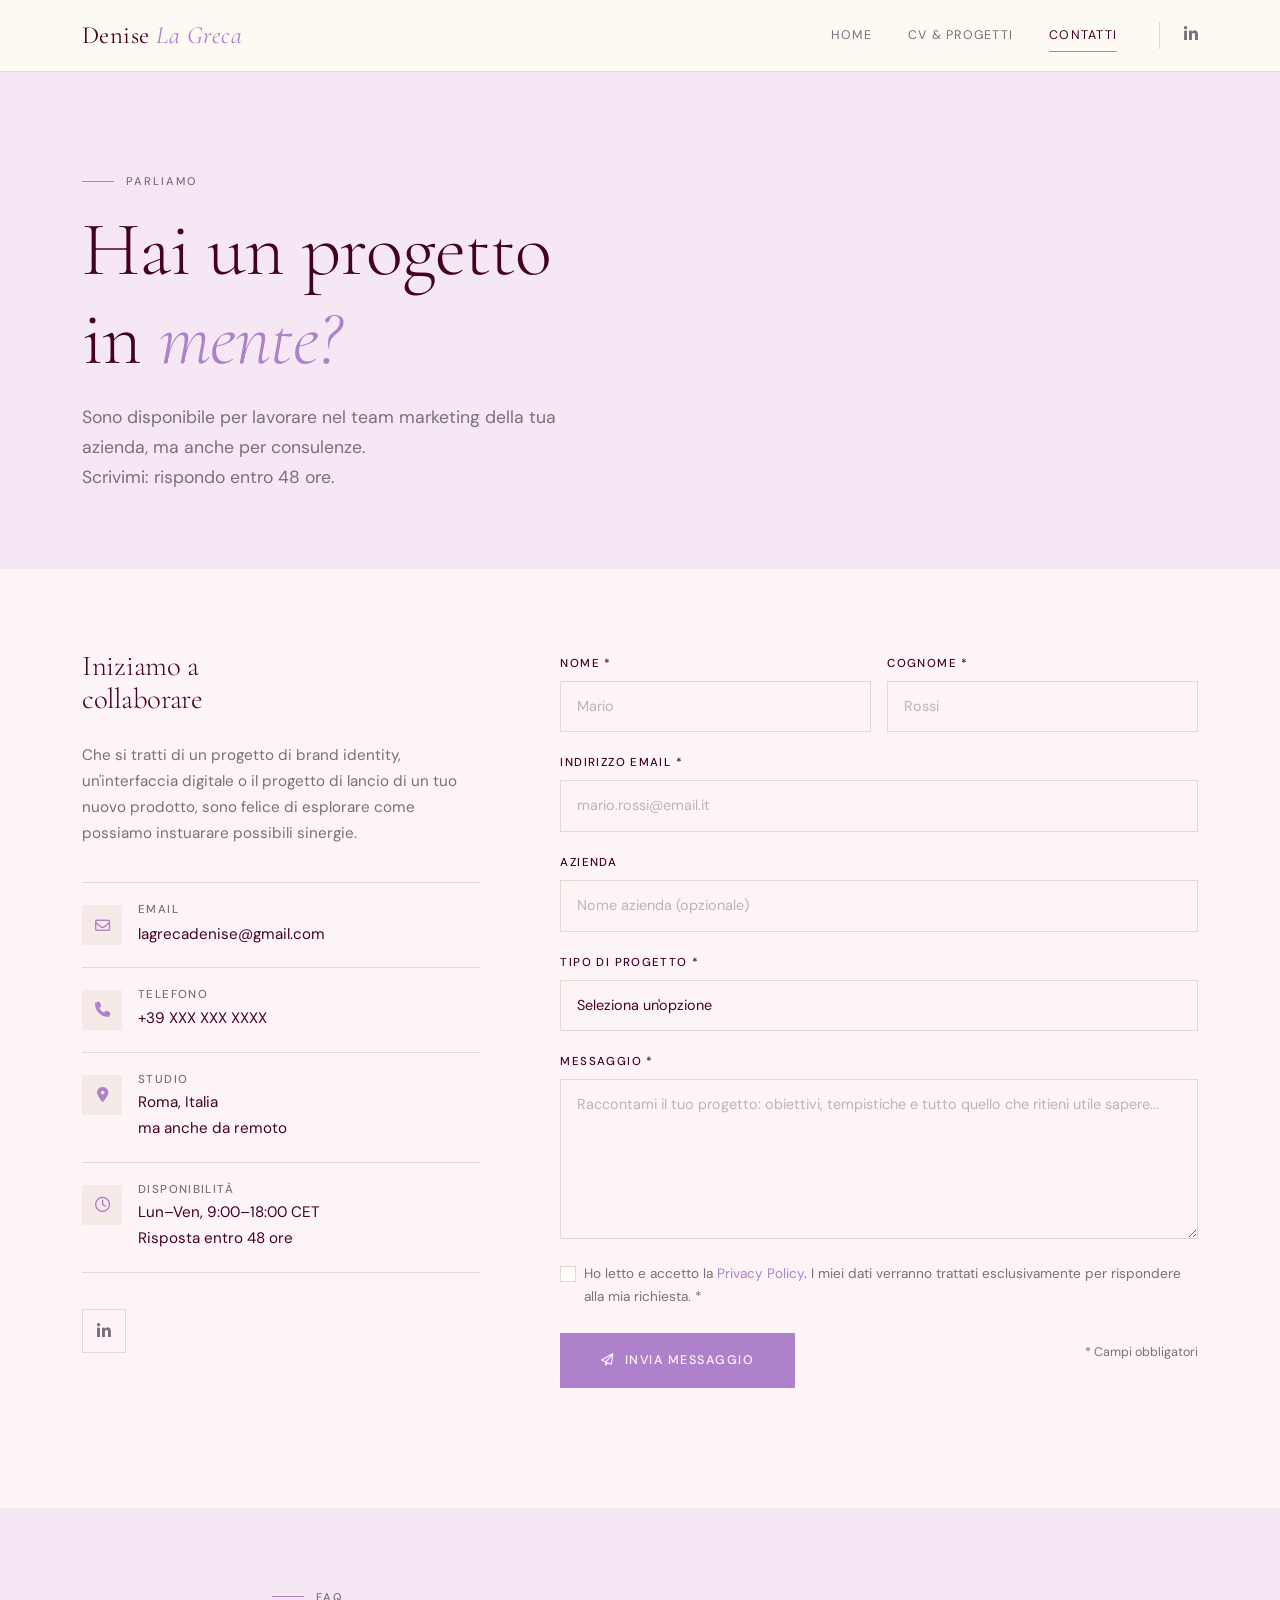
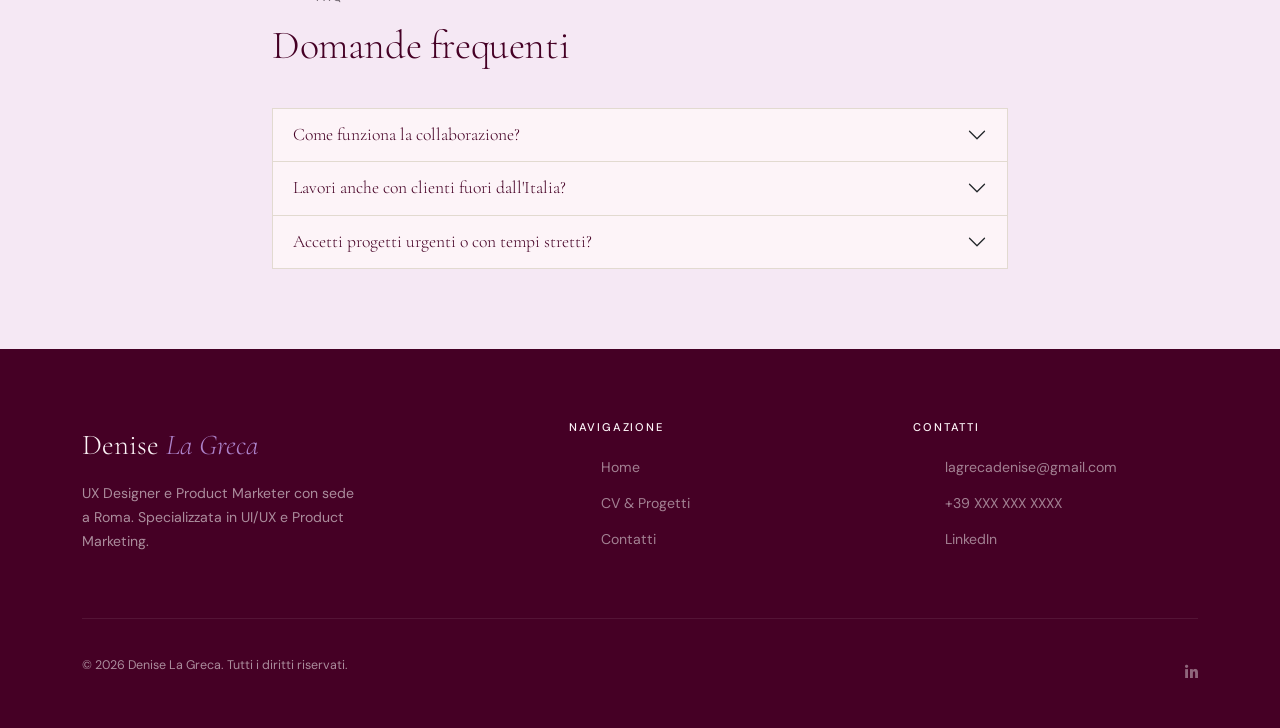
==== Contatti/index.html @ 778e4592 "commit all" ====
<!DOCTYPE html>
<html lang="it">
<head>
  <meta charset="UTF-8">
  <meta name="viewport" content="width=device-width, initial-scale=1.0">
  <title>Contatti — Denise La Greca</title>
  <meta name="description" content="Contatta Denise La Greca per collaborazioni, progetti di UX Design, brand identity e product marketing. Disponibile per clienti in Italia e all'estero.">
  <meta name="author" content="Denise La Greca">

  <!-- Open Graph -->
  <meta property="og:type" content="website">
  <meta property="og:url" content="https://www.deniseLa Greca.it/Contatti/">
  <meta property="og:title" content="Contatti — Denise La Greca">
  <meta property="og:description" content="Hai un progetto in mente? Scrivimi: collaboriamo su brand identity, UI/UX e product marketing.">
  <meta property="og:image" content="../assets/img/og-cover.jpg">
  <meta property="og:locale" content="it_IT">
  <meta property="og:site_name" content="Denise La Greca Portfolio">

  <!-- Twitter Card -->
  <meta name="twitter:card" content="summary_large_image">
  <meta name="twitter:title" content="Contatti — Denise La Greca">
  <meta name="twitter:description" content="Hai un progetto in mente? Scrivimi: collaboriamo su brand identity, UI/UX e product marketing.">
  <meta name="twitter:image" content="../assets/img/og-cover.jpg">

  <!-- Favicon -->
  <link rel="icon" href="../favicon.ico" type="image/x-icon">
  <link rel="apple-touch-icon" sizes="180x180" href="../apple-touch-icon.png">
  <link rel="manifest" href="../site.webmanifest">

  <!-- Google Fonts -->
  <link rel="preconnect" href="https://fonts.googleapis.com">
  <link rel="preconnect" href="https://fonts.gstatic.com" crossorigin>
  <link href="https://fonts.googleapis.com/css2?family=Cormorant+Garamond:ital,wght@0,300;0,400;0,600;1,300;1,400&family=DM+Sans:wght@300;400;500&display=swap" rel="stylesheet">

  <!-- Bootstrap 5 -->
  <link href="https://cdn.jsdelivr.net/npm/bootstrap@5.3.2/dist/css/bootstrap.min.css" rel="stylesheet">

  <!-- Font Awesome -->
  <link rel="stylesheet" href="https://cdnjs.cloudflare.com/ajax/libs/font-awesome/6.5.0/css/all.min.css">

  <!-- CSS personalizzato -->
  <link rel="stylesheet" href="../assets/css/style.css">
</head>
<body class="page-contact">

  <!-- ══ NAVBAR ══════════════════════════════════ -->
  <nav class="navbar navbar-custom navbar-expand-lg" id="mainNav">
    <div class="container">
      <a class="navbar-brand" href="../index.html">
        Denise <span>La Greca</span>
      </a>

      <button class="navbar-toggler" type="button"
              data-bs-toggle="collapse" data-bs-target="#navMenu"
              aria-controls="navMenu" aria-expanded="false"
              aria-label="Apri menu">
        <span class="navbar-toggler-icon"></span>
      </button>

      <div class="collapse navbar-collapse justify-content-end" id="navMenu">
        <ul class="navbar-nav align-items-lg-center">
          <li class="nav-item">
            <a class="nav-link" href="../index.html">Home</a>
          </li>
          <li class="nav-item">
            <a class="nav-link" href="../CV/index.html">CV & Progetti</a>
          </li>
          <li class="nav-item">
            <a class="nav-link active" href="index.html">Contatti</a>
          </li>
        </ul>

        <div class="nav-social d-none d-lg-flex">
          <a href="https://www.linkedin.com/in/" target="_blank" rel="noopener" aria-label="LinkedIn">
            <i class="fa-brands fa-linkedin-in"></i>
          </a>
        </div>
      </div>
    </div>
  </nav>

  <!-- ══ CONTACT HERO ═════════════════════════════ -->
  <section class="contact-hero">
    <div class="container">
      <span class="section-label reveal">Parliamo</span>
      <h1 class="reveal">
        Hai un progetto<br>in <em>mente?</em>
      </h1>
      <p class="reveal">
        Sono disponibile per lavorare nel team marketing della tua azienda, ma anche per consulenze.<br>
        Scrivimi: rispondo entro 48 ore.
      </p>
    </div>
  </section>

  <!-- ══ CONTACT LAYOUT ════════════════════════════ -->
  <section class="contact-layout">
    <div class="container">
      <div class="contact-grid">

        <!-- ── INFO ── -->
        <aside class="contact-info reveal">
          <h3>Iniziamo a<br>collaborare</h3>
          <p>
            Che si tratti di un progetto di brand identity, un'interfaccia digitale
            o il progetto di lancio di un tuo nuovo prodotto, sono felice di esplorare come possiamo instuarare possibili sinergie.
          </p>

          <div class="info-item">
            <div class="info-icon">
              <i class="fa-regular fa-envelope"></i>
            </div>
            <div>
              <h4>Email</h4>
              <a href="mailto:lagrecadenise@gmail.com">lagrecadenise@gmail.com</a>
            </div>
          </div>

          <div class="info-item">
            <div class="info-icon">
              <i class="fa-solid fa-phone"></i>
            </div>
            <div>
              <h4>Telefono</h4>
              <a href="tel:+39xxxxxxxxxx">+39 XXX XXX XXXX</a>
            </div>
          </div>

          <div class="info-item">
            <div class="info-icon">
              <i class="fa-solid fa-location-dot"></i>
            </div>
            <div>
              <h4>Studio</h4>
              <p>Roma, Italia<br>ma anche da remoto</p>
            </div>
          </div>

          <div class="info-item">
            <div class="info-icon">
              <i class="fa-regular fa-clock"></i>
            </div>
            <div>
              <h4>Disponibilità</h4>
              <p>Lun–Ven, 9:00–18:00 CET<br>Risposta entro 48 ore</p>
            </div>
          </div>

          <div class="social-links">
            <a href="https://www.linkedin.com/in/" target="_blank" rel="noopener" aria-label="LinkedIn">
              <i class="fa-brands fa-linkedin-in"></i>
            </a>
          </div>
        </aside>

        <!-- ── FORM ── -->
        <div class="contact-form-wrap reveal">
          <form id="contactForm" novalidate>

            <!-- Nome e Cognome -->
            <div class="row g-3 mb-3">
              <div class="col-sm-6">
                <label for="firstName" class="form-label">Nome *</label>
                <input
                  type="text"
                  class="form-control"
                  id="firstName"
                  name="firstName"
                  placeholder="Mario"
                  required
                  autocomplete="given-name">
                <div class="invalid-feedback">Inserisci il tuo nome.</div>
              </div>
              <div class="col-sm-6">
                <label for="lastName" class="form-label">Cognome *</label>
                <input
                  type="text"
                  class="form-control"
                  id="lastName"
                  name="lastName"
                  placeholder="Rossi"
                  required
                  autocomplete="family-name">
                <div class="invalid-feedback">Inserisci il tuo cognome.</div>
              </div>
            </div>

            <!-- Email -->
            <div class="mb-3">
              <label for="email" class="form-label">Indirizzo Email *</label>
              <input
                type="email"
                class="form-control"
                id="email"
                name="email"
                placeholder="mario.rossi@email.it"
                required
                autocomplete="email">
              <div class="invalid-feedback">Inserisci un indirizzo email valido.</div>
            </div>

            <!-- Azienda -->
            <div class="mb-3">
              <label for="company" class="form-label">Azienda</label>
              <input
                type="text"
                class="form-control"
                id="company"
                name="company"
                placeholder="Nome azienda (opzionale)"
                autocomplete="organization">
            </div>

            <!-- Tipo di progetto -->
            <div class="mb-3">
              <label for="projectType" class="form-label">Tipo di progetto *</label>
              <select class="form-select" id="projectType" name="projectType" required>
                <option value="" disabled selected>Seleziona un'opzione</option>
                <option value="brand-identity">Brand Identity</option>
                <option value="ux-ui">UI/UX Design</option>
                <option value="editorial">Campagna ADV</option>
                <option value="art-direction">Marketing Strategy</option>
                <option value="packaging">Lancio di prodotto</option>
                <option value="altro">Altro</option>
              </select>
              <div class="invalid-feedback">Seleziona il tipo di progetto.</div>
            </div>

            <!-- Messaggio -->
            <div class="mb-4">
              <label for="message" class="form-label">Messaggio *</label>
              <textarea
                class="form-control"
                id="message"
                name="message"
                rows="5"
                placeholder="Raccontami il tuo progetto: obiettivi, tempistiche e tutto quello che ritieni utile sapere..."
                required
                minlength="20"></textarea>
              <div class="invalid-feedback">Scrivi un messaggio di almeno 20 caratteri.</div>
            </div>

            <!-- Privacy -->
            <div class="mb-4">
              <div class="form-check">
                <input
                  class="form-check-input"
                  type="checkbox"
                  id="privacyCheck"
                  name="privacy"
                  required>
                <label class="form-check-label" for="privacyCheck">
                  Ho letto e accetto la
                  <a href="#" style="color: var(--gold);">Privacy Policy</a>.
                  I miei dati verranno trattati esclusivamente per rispondere alla mia richiesta. *
                </label>
                <div class="invalid-feedback">Devi accettare la privacy policy per procedere.</div>
              </div>
            </div>

            <!-- Submit -->
            <div class="form-submit">
              <button type="submit" class="btn-gold">
                <i class="fa-regular fa-paper-plane"></i> Invia messaggio
              </button>
              <p class="privacy-note">* Campi obbligatori</p>
            </div>

            <!-- Feedback successo -->
            <div class="success-msg" id="successMsg" role="alert" aria-live="polite">
              <i class="fa-solid fa-circle-check" style="color: var(--sage); margin-right: 8px;"></i>
              Messaggio inviato con successo! Ti rispondo entro 48 ore.
            </div>

          </form>
        </div>

      </div>
    </div>
  </section>

  <!-- ══ FAQ / NOTE ═══════════════════════════════ -->
  <section style="padding: 80px 0; background: var(--cream);">
    <div class="container">
      <div class="row justify-content-center">
        <div class="col-lg-8">
          <span class="section-label reveal">FAQ</span>
          <h2 style="font-size: 2.5rem; margin: 16px 0 40px;" class="reveal">
            Domande frequenti
          </h2>

          <div class="accordion reveal" id="faqAccordion" style="--bs-accordion-border-radius: 0; --bs-accordion-border-color: var(--border);">

            <div class="accordion-item" style="border-radius: 0; background: var(--ivory);">
              <h3 class="accordion-header">
                <button class="accordion-button collapsed"
                        type="button" data-bs-toggle="collapse"
                        data-bs-target="#faq1"
                        style="font-family: var(--font-display); font-size: 1.1rem; font-weight: 300; background: var(--ivory); color: var(--charcoal);">
                  Come funziona la collaborazione?
                </button>
              </h3>
              <div id="faq1" class="accordion-collapse collapse" data-bs-parent="#faqAccordion">
                <div class="accordion-body" style="font-size: 0.92rem; color: var(--warm-gray); line-height: 1.7;">
                  Iniziamo con una chiamata conoscitiva (gratuita) di circa 30 minuti per capire il tuo progetto e le tue esigenze. Poi preparo una proposta dettagliata con tempistiche e preventivo. Una volta approvata, si parte con il progetto!
                  In itinere sono previsti meeting di allineamento ogni 2-3 settimane, e utilizzo strumenti condivisi come Figma e Notion per mantenere il processo fluido e trasparente.
                </div>
              </div>
            </div>

            <div class="accordion-item" style="border-radius: 0; background: var(--ivory);">
              <h3 class="accordion-header">
                <button class="accordion-button collapsed"
                        type="button" data-bs-toggle="collapse"
                        data-bs-target="#faq2"
                        style="font-family: var(--font-display); font-size: 1.1rem; font-weight: 300; background: var(--ivory); color: var(--charcoal);">
                  Lavori anche con clienti fuori dall'Italia?
                </button>
              </h3>
              <div id="faq2" class="accordion-collapse collapse" data-bs-parent="#faqAccordion">
                <div class="accordion-body" style="font-size: 0.92rem; color: var(--warm-gray); line-height: 1.7;">
                  Assolutamente sì. Lavoro da remoto con clienti in Europa e in Asia. I meeting avvengono via Zoom/Google Meet/Teams.
                </div>
              </div>
            </div>

            <div class="accordion-item" style="border-radius: 0; background: var(--ivory);">
              <h3 class="accordion-header">
                <button class="accordion-button collapsed"
                        type="button" data-bs-toggle="collapse"
                        data-bs-target="#faq4"
                        style="font-family: var(--font-display); font-size: 1.1rem; font-weight: 300; background: var(--ivory); color: var(--charcoal);">
                  Accetti progetti urgenti o con tempi stretti?
                </button>
              </h3>
              <div id="faq4" class="accordion-collapse collapse" data-bs-parent="#faqAccordion">
                <div class="accordion-body" style="font-size: 0.92rem; color: var(--warm-gray); line-height: 1.7;">
                  In base alla mia disponibilità posso valutare progetti urgenti. Ti chiedo di indicarlo nel messaggio: farò il possibile per trovare una soluzione. Per i rush project è previsto un supplemento rispetto al preventivo standard da quantificare.
                </div>
              </div>
            </div>

          </div>
        </div>
      </div>
    </div>
  </section>

  <!-- ══ FOOTER ═══════════════════════════════════ -->
  <footer class="footer">
    <div class="container">
      <div class="footer-top">
        <div class="footer-brand">
          <span class="brand-name">Denise <span>La Greca</span></span>
          <p>UX Designer e Product Marketer con sede a Roma. Specializzata in UI/UX e Product Marketing.</p>
        </div>

        <div>
          <h4>Navigazione</h4>
          <ul>
            <li><a href="../index.html">Home</a></li>
            <li><a href="../CV/index.html">CV & Progetti</a></li>
            <li><a href="index.html">Contatti</a></li>
          </ul>
        </div>

        <div>
          <h4>Contatti</h4>
          <ul>
            <li><a href="mailto:lagrecadenise@gmail.com">lagrecadenise@gmail.com</a></li>
            <li><a href="tel:+39xxxxxxxxxx">+39 XXX XXX XXXX</a></li>
            <li><a href="https://www.linkedin.com/in/" target="_blank" rel="noopener">LinkedIn</a></li>
          </ul>
        </div>
      </div>

      <div class="footer-bottom">
        <p>&copy; 2026 Denise La Greca. Tutti i diritti riservati.</p>
        <div class="footer-socials">
          <a href="https://www.linkedin.com/in/" aria-label="LinkedIn" target="_blank" rel="noopener">
            <i class="fa-brands fa-linkedin-in"></i>
          </a>
        </div>
      </div>
    </div>
  </footer>

  <!-- ══ SCRIPTS ══════════════════════════════════ -->
  <script src="https://cdn.jsdelivr.net/npm/bootstrap@5.3.2/dist/js/bootstrap.bundle.min.js"></script>
  <script src="../assets/js/main.js"></script>
</body>
</html>
---- assets/css/style.css ----
@charset "UTF-8";
@import url("https://fonts.googleapis.com/css2?family=Cormorant+Garamond:ital,wght@0,300;0,400;0,600;1,300;1,400&family=DM+Sans:wght@300;400;500&display=swap");
*, *::before, *::after {
  box-sizing: border-box;
  margin: 0;
  padding: 0;
}

html {
  scroll-behavior: smooth;
  -webkit-font-smoothing: antialiased;
}

img, video {
  max-width: 100%;
  display: block;
}

a {
  text-decoration: none;
  color: inherit;
}

ul, ol {
  list-style: none;
}

button {
  border: none;
  background: none;
  cursor: pointer;
  font-family: inherit;
}

:root {
  --cream: #f5e8f4;
  --ivory: #fdf4f8;
  --charcoal: #450025;
  --warm-gray: #7a7079;
  --gold: #ad82ca;
  --gold-light: #d47aa7;
  --terracotta: #c15ea0;
  --sage: #d49fcb;
  --border: #E2DAD0;
  --font-display: 'Cormorant Garamond', Georgia, serif;
  --font-body: 'DM Sans', sans-serif;
  --nav-h: 72px;
  --transition: 0.35s cubic-bezier(0.4, 0, 0.2, 1);
  --shadow-soft: 0 4px 32px rgba(28, 28, 28, 0.08);
  --shadow-card: 0 8px 48px rgba(28, 28, 28, 0.12);
}

/* RESET */
* { margin: 0; padding: 0; box-sizing: border-box; }
body {
  font-family: var(--font-body);
  background-color: var(--ivory);
  color: var(--charcoal);
  font-size: 16px;
  line-height: 1.65;
  overflow-x: hidden;
}
h1, h2, h3 { font-family: 'Playfair Display', serif; color: var(--soft-purple); }

h1, h2, h3, h4 {
  font-family: var(--font-display);
  font-weight: 300;
  line-height: 1.15;
  letter-spacing: -0.01em;
}
.logo { font-size: 1.4rem; font-weight: 700; color: var(--lavender); text-decoration: none; }
.nav-links { display: flex; gap: 2rem; list-style: none; }
.nav-links a { text-decoration: none; color: var(--text-main); font-weight: 500; }
.nav-links a.active { color: var(--lavender); }

.section-label {
  font-family: var(--font-body);
  font-size: 0.7rem;
  font-weight: 500;
  letter-spacing: 0.18em;
  text-transform: uppercase;
  color: var(--warm-gray);
  display: flex;
  align-items: center;
  gap: 12px;
}
.section-label::before {
  content: "";
  display: inline-block;
  width: 32px;
  height: 1px;
  background: var(--gold);
}

.btn-outline {
  display: inline-flex;
  align-items: center;
  gap: 10px;
  padding: 14px 36px;
  border: 1px solid var(--charcoal);
  font-family: var(--font-body);
  font-size: 0.78rem;
  font-weight: 500;
  letter-spacing: 0.12em;
  text-transform: uppercase;
  color: var(--charcoal);
  background: transparent;
  transition: var(--transition);
  cursor: pointer;
}
.btn-outline:hover {
  background: var(--charcoal);
  color: var(--ivory);
  transform: translateY(-2px);
  box-shadow: var(--shadow-soft);
}

.btn-gold {
  display: inline-flex;
  align-items: center;
  gap: 10px;
  padding: 16px 40px;
  background: var(--gold);
  color: var(--ivory);
  font-family: var(--font-body);
  font-size: 0.78rem;
  font-weight: 500;
  letter-spacing: 0.12em;
  text-transform: uppercase;
  border: 1px solid transparent;
  transition: var(--transition);
  cursor: pointer;
}
.btn-gold:hover {
  background: var(--charcoal);
  transform: translateY(-2px);
  box-shadow: var(--shadow-card);
}

.navbar-custom {
  position: sticky;
  top: 0;
  z-index: 1000;
  height: var(--nav-h);
  background: rgba(253, 250, 244, 0.96);
  backdrop-filter: blur(12px);
  -webkit-backdrop-filter: blur(12px);
  border-bottom: 1px solid var(--border);
  transition: box-shadow var(--transition);
}
.navbar-custom.scrolled {
  box-shadow: var(--shadow-soft);
}
.navbar-custom .navbar-brand {
  font-family: var(--font-display);
  font-size: 1.55rem;
  font-weight: 400;
  letter-spacing: 0.02em;
  color: var(--charcoal);
}
.navbar-custom .navbar-brand span {
  color: var(--gold);
  font-style: italic;
}
.navbar-custom .nav-link {
  font-family: var(--font-body);
  font-size: 0.78rem;
  font-weight: 400;
  letter-spacing: 0.1em;
  text-transform: uppercase;
  color: var(--warm-gray) !important;
  padding: 6px 0 !important;
  margin: 0 18px;
  position: relative;
  transition: color var(--transition);
}
.navbar-custom .nav-link::after {
  content: "";
  position: absolute;
  bottom: 0;
  left: 0;
  width: 0;
  height: 1px;
  background: var(--gold);
  transition: width var(--transition);
}
.navbar-custom .nav-link:hover, .navbar-custom .nav-link.active {
  color: var(--charcoal) !important;
}
.navbar-custom .nav-link:hover::after, .navbar-custom .nav-link.active::after {
  width: 100%;
}
.navbar-custom .navbar-toggler {
  border: none;
  padding: 4px;
}
.navbar-custom .navbar-toggler:focus {
  box-shadow: none;
}
.navbar-custom .navbar-toggler .navbar-toggler-icon {
  background-image: url("data:image/svg+xml,%3Csvg xmlns='http://www.w3.org/2000/svg' width='24' height='24' viewBox='0 0 24 24' fill='none' stroke='%231C1C1C' stroke-width='1.5'%3E%3Cline x1='3' y1='6' x2='21' y2='6'/%3E%3Cline x1='3' y1='12' x2='21' y2='12'/%3E%3Cline x1='3' y1='18' x2='21' y2='18'/%3E%3C/svg%3E");
}
.navbar-custom .nav-social {
  display: flex;
  align-items: center;
  gap: 16px;
  margin-left: 24px;
  padding-left: 24px;
  border-left: 1px solid var(--border);
}
.navbar-custom .nav-social a {
  color: var(--warm-gray);
  font-size: 1rem;
  transition: color var(--transition);
}
.navbar-custom .nav-social a:hover {
  color: var(--gold);
}

.hero {
  min-height: calc(100vh - var(--nav-h));
  display: grid;
  grid-template-columns: 1fr 1fr;
  align-items: center;
  overflow: hidden;
}
@media (max-width: 768px) {
  .hero {
    grid-template-columns: 1fr;
    min-height: auto;
  }
}

.hero-content {
  padding: 80px 80px 80px 5vw;
  display: flex;
  flex-direction: column;
  justify-content: center;
}
@media (max-width: 992px) {
  .hero-content {
    padding: 60px 40px;
  }
}
@media (max-width: 768px) {
  .hero-content {
    padding: 60px 24px 40px;
    order: 2;
  }
}
.hero-content .hero-eyebrow {
  margin-bottom: 28px;
}
.hero-content h1 {
  font-size: clamp(3rem, 6vw, 5.5rem);
  font-weight: 300;
  line-height: 1.05;
  letter-spacing: -0.02em;
  margin-bottom: 28px;
}
.hero-content h1 em {
  font-style: italic;
  color: var(--gold);
}
.hero-content .hero-sub {
  font-family: var(--font-body);
  font-size: 1rem;
  color: var(--warm-gray);
  line-height: 1.7;
  max-width: 400px;
  margin-bottom: 44px;
}
.hero-content .hero-cta {
  display: flex;
  gap: 20px;
  flex-wrap: wrap;
  align-items: center;
}

.hero-visual {
  position: relative;
  height: 100%;
  min-height: calc(100vh - var(--nav-h));
  background: var(--cream);
  overflow: hidden;
}
@media (max-width: 768px) {
  .hero-visual {
    min-height: 60vw;
    order: 1;
  }
}
.hero-visual img {
  width: 100%;
  height: 100%;
  -o-object-fit: cover;
     object-fit: cover;
  -o-object-position: center top;
     object-position: center top;
  transition: transform 0.8s ease;
}
.hero-visual:hover img {
  transform: scale(1.03);
}
.hero-visual .hero-badge {
  position: absolute;
  bottom: 40px;
  left: 40px;
  width: 100px;
  height: 100px;
  border-radius: 50%;
  background: var(--gold);
  color: var(--ivory);
  display: flex;
  align-items: center;
  justify-content: center;
  text-align: center;
  font-family: var(--font-display);
  font-size: 0.85rem;
  font-style: italic;
  line-height: 1.3;
  animation: rotateBadge 12s linear infinite;
}
@media (max-width: 768px) {
  .hero-visual .hero-badge {
    display: none;
  }
}

@keyframes rotateBadge {
  from {
    transform: rotate(0deg);
  }
  to {
    transform: rotate(360deg);
  }
}
.intro-section {
  padding: 120px 0;
  background: var(--cream);
}
@media (max-width: 768px) {
  .intro-section {
    padding: 72px 0;
  }
}
.intro-section .intro-grid {
  display: grid;
  grid-template-columns: 1fr 1.5fr;
  gap: 80px;
  align-items: start;
}
@media (max-width: 768px) {
  .intro-section .intro-grid {
    grid-template-columns: 1fr;
    gap: 48px;
  }
}
.intro-section .intro-left {
  position: sticky;
  top: calc(var(--nav-h) + 32px);
}
@media (max-width: 768px) {
  .intro-section .intro-left {
    position: static;
  }
}
.intro-section h2 {
  font-size: clamp(2.2rem, 4vw, 3.8rem);
  margin: 20px 0 28px;
  line-height: 1.1;
}
.intro-section h2 em {
  color: var(--gold);
  font-style: italic;
}
.intro-section .intro-right p {
  font-size: 1.05rem;
  color: var(--warm-gray);
  margin-bottom: 20px;
  line-height: 1.75;
}
.intro-section .intro-right p:first-of-type {
  font-size: 1.2rem;
  color: var(--charcoal);
  font-family: var(--font-display);
  font-weight: 300;
}
.intro-section .skills-grid {
  display: grid;
  grid-template-columns: 1fr 1fr;
  gap: 16px;
  margin-top: 40px;
}
@media (max-width: 480px) {
  .intro-section .skills-grid {
    grid-template-columns: 1fr;
  }
}
.intro-section .skill-item {
  padding: 20px 24px;
  background: var(--ivory);
  border: 1px solid var(--border);
  border-left: 3px solid var(--gold);
}
.intro-section .skill-item h4 {
  font-family: var(--font-display);
  font-size: 1.1rem;
  font-weight: 400;
  margin-bottom: 6px;
}
.intro-section .skill-item p {
  font-size: 0.82rem;
  color: var(--warm-gray);
  margin: 0;
}

.portfolio-section {
  padding: 120px 0;
}
@media (max-width: 768px) {
  .portfolio-section {
    padding: 72px 0;
  }
}
.portfolio-section .section-header {
  display: flex;
  justify-content: space-between;
  align-items: flex-end;
  margin-bottom: 64px;
}
@media (max-width: 576px) {
  .portfolio-section .section-header {
    flex-direction: column;
    align-items: flex-start;
    gap: 24px;
  }
}
.portfolio-section h2 {
  font-size: clamp(2.2rem, 4vw, 3.5rem);
  margin-top: 14px;
}
.portfolio-section .portfolio-grid {
  display: grid;
  grid-template-columns: repeat(12, 1fr);
  gap: 24px;
}
@media (max-width: 768px) {
  .portfolio-section .portfolio-grid {
    grid-template-columns: 1fr;
  }
}

.portfolio-card {
  position: relative;
  overflow: hidden;
  background: var(--cream);
  cursor: pointer;
}
.portfolio-card:nth-child(1) {
  grid-column: 1/8;
  grid-row: 1;
}
@media (max-width: 768px) {
  .portfolio-card:nth-child(1) {
    grid-column: 1;
  }
}
.portfolio-card:nth-child(2) {
  grid-column: 8/13;
  grid-row: 1;
}
@media (max-width: 768px) {
  .portfolio-card:nth-child(2) {
    grid-column: 1;
  }
}
.portfolio-card:nth-child(3) {
  grid-column: 1/6;
  grid-row: 2;
}
@media (max-width: 768px) {
  .portfolio-card:nth-child(3) {
    grid-column: 1;
  }
}
.portfolio-card:nth-child(4) {
  grid-column: 6/13;
  grid-row: 2;
}
@media (max-width: 768px) {
  .portfolio-card:nth-child(4) {
    grid-column: 1;
  }
}
.portfolio-card .card-img-wrap {
  aspect-ratio: 4/3;
  overflow: hidden;
}
.portfolio-card .card-img-wrap img {
  width: 100%;
  height: 100%;
  -o-object-fit: cover;
     object-fit: cover;
  transition: transform 0.7s cubic-bezier(0.4, 0, 0.2, 1);
}
.portfolio-card:nth-child(1) .card-img-wrap, .portfolio-card:nth-child(4) .card-img-wrap {
  aspect-ratio: 16/10;
}
.portfolio-card:hover .card-img-wrap img {
  transform: scale(1.06);
}
.portfolio-card .card-body {
  padding: 28px 0 0;
}
.portfolio-card .card-tag {
  font-size: 0.7rem;
  font-weight: 500;
  letter-spacing: 0.14em;
  text-transform: uppercase;
  color: var(--gold);
  margin-bottom: 8px;
}
.portfolio-card .card-title {
  font-family: var(--font-display);
  font-size: 1.5rem;
  font-weight: 300;
  margin-bottom: 10px;
  transition: color var(--transition);
}
.portfolio-card .card-desc {
  font-size: 0.9rem;
  color: var(--warm-gray);
  line-height: 1.6;
}
.portfolio-card .card-arrow {
  display: inline-flex;
  align-items: center;
  gap: 8px;
  margin-top: 16px;
  font-size: 0.75rem;
  font-weight: 500;
  letter-spacing: 0.1em;
  text-transform: uppercase;
  color: var(--charcoal);
  transition: gap var(--transition);
}
.portfolio-card .card-arrow::after {
  content: "→";
  font-size: 1rem;
}
.portfolio-card:hover .card-title {
  color: var(--gold);
}
.portfolio-card:hover .card-arrow {
  gap: 14px;
}

.services-section {
  padding: 120px 0;
  background: var(--charcoal);
  color: var(--ivory);
}
@media (max-width: 768px) {
  .services-section {
    padding: 72px 0;
  }
}
.services-section .section-label {
  color: var(--gold-light);
}
.services-section .section-label::before {
  background: var(--gold);
}
.services-section h2 {
  font-size: clamp(2.2rem, 4vw, 3.5rem);
  margin: 20px 0 64px;
  color: var(--ivory);
}
.services-section .services-grid {
  display: grid;
  grid-template-columns: repeat(3, 1fr);
  gap: 1px;
  background: rgba(255, 255, 255, 0.08);
}
@media (max-width: 768px) {
  .services-section .services-grid {
    grid-template-columns: 1fr;
  }
}
.services-section .service-item {
  padding: 48px 36px;
  background: var(--charcoal);
  border: 1px solid rgba(255, 255, 255, 0.06);
  transition: background var(--transition);
}
.services-section .service-item:hover {
  background: rgba(184, 147, 90, 0.12);
}
.services-section .service-item:hover .service-num {
  color: var(--gold);
}
.services-section .service-item .service-num {
  font-family: var(--font-display);
  font-size: 2.5rem;
  font-weight: 300;
  color: rgba(255, 255, 255, 0.15);
  margin-bottom: 20px;
  transition: color var(--transition);
}
.services-section .service-item h3 {
  font-family: var(--font-display);
  font-size: 1.5rem;
  font-weight: 300;
  color: var(--ivory);
  margin-bottom: 16px;
}
.services-section .service-item p {
  font-size: 0.88rem;
  color: rgba(255, 255, 255, 0.55);
  line-height: 1.7;
}

.quote-section {
  padding: 100px 0;
  background: var(--cream);
  text-align: center;
}
.quote-section blockquote {
  font-family: var(--font-display);
  font-size: clamp(1.6rem, 3.5vw, 2.8rem);
  font-weight: 300;
  font-style: italic;
  line-height: 1.4;
  max-width: 800px;
  margin: 0 auto 28px;
  color: var(--charcoal);
}
.quote-section blockquote::before {
  content: "“";
  color: var(--gold);
  font-size: 4rem;
  line-height: 0;
  vertical-align: -0.5em;
  margin-right: 8px;
}
.quote-section cite {
  font-family: var(--font-body);
  font-size: 0.8rem;
  font-style: normal;
  letter-spacing: 0.12em;
  text-transform: uppercase;
  color: var(--warm-gray);
}

.cv-hero {
  padding: 100px 0 60px;
  background: var(--cream);
}
.cv-hero h1 {
  font-size: clamp(3rem, 6vw, 5rem);
  margin: 16px 0 20px;
}
.cv-hero h1 em {
  color: var(--gold);
  font-style: italic;
}
.cv-hero p {
  font-size: 1.1rem;
  color: var(--warm-gray);
  max-width: 500px;
  line-height: 1.7;
}
.cv-hero .cv-download {
  margin-top: 36px;
}

.cv-layout {
  padding: 80px 0 120px;
}
.cv-layout .cv-grid {
  display: grid;
  grid-template-columns: 1fr 2fr;
  gap: 80px;
}
@media (max-width: 768px) {
  .cv-layout .cv-grid {
    grid-template-columns: 1fr;
    gap: 48px;
  }
}
.cv-layout .cv-sidebar .sidebar-block {
  margin-bottom: 48px;
}
.cv-layout .cv-sidebar .sidebar-block h3 {
  font-family: var(--font-display);
  font-size: 1.1rem;
  font-weight: 400;
  letter-spacing: 0.04em;
  margin-bottom: 20px;
  padding-bottom: 10px;
  border-bottom: 1px solid var(--border);
  display: flex;
  align-items: center;
  gap: 10px;
}
.cv-layout .cv-sidebar .sidebar-block h3 i {
  color: var(--gold);
  font-size: 0.9rem;
}
.cv-layout .cv-sidebar .sidebar-block p, .cv-layout .cv-sidebar .sidebar-block a {
  font-size: 0.9rem;
  color: var(--warm-gray);
  line-height: 1.65;
  display: block;
  margin-bottom: 4px;
}
.cv-layout .cv-sidebar .sidebar-block a:hover {
  color: var(--gold);
}
.cv-layout .cv-sidebar .skill-bar-item {
  margin-bottom: 14px;
}
.cv-layout .cv-sidebar .skill-bar-item .skill-label {
  display: flex;
  justify-content: space-between;
  font-size: 0.82rem;
  margin-bottom: 6px;
  color: var(--charcoal);
}
.cv-layout .cv-sidebar .skill-bar-item .skill-track {
  height: 2px;
  background: var(--border);
  position: relative;
}
.cv-layout .cv-sidebar .skill-bar-item .skill-track .skill-fill {
  position: absolute;
  top: 0;
  left: 0;
  height: 100%;
  background: var(--gold);
  transition: width 1s ease;
}
.cv-layout .cv-sidebar .lang-list li {
  display: flex;
  justify-content: space-between;
  font-size: 0.88rem;
  padding: 8px 0;
  border-bottom: 1px solid var(--border);
  color: var(--charcoal);
}
.cv-layout .cv-sidebar .lang-list li span {
  color: var(--warm-gray);
}
.cv-layout .cv-main .cv-section {
  margin-bottom: 60px;
}
.cv-layout .cv-main .cv-section h2 {
  font-size: 1.8rem;
  margin-bottom: 32px;
  padding-bottom: 12px;
  border-bottom: 2px solid var(--border);
  display: flex;
  align-items: center;
  gap: 12px;
}
.cv-layout .cv-main .cv-section h2 i {
  color: var(--gold);
  font-size: 1rem;
}
.cv-layout .cv-main .timeline-item {
  display: grid;
  grid-template-columns: 120px 1fr;
  gap: 24px;
  margin-bottom: 36px;
  position: relative;
}
@media (max-width: 480px) {
  .cv-layout .cv-main .timeline-item {
    grid-template-columns: 1fr;
    gap: 8px;
  }
}
.cv-layout .cv-main .timeline-item::before {
  content: "";
  position: absolute;
  left: 120px;
  top: 8px;
  bottom: -36px;
  width: 1px;
  background: var(--border);
}
@media (max-width: 480px) {
  .cv-layout .cv-main .timeline-item::before {
    display: none;
  }
}
.cv-layout .cv-main .timeline-item:last-child::before {
  display: none;
}
.cv-layout .cv-main .timeline-item .timeline-date {
  font-size: 0.78rem;
  font-weight: 500;
  letter-spacing: 0.06em;
  color: var(--gold);
  text-align: right;
  padding-right: 24px;
  padding-top: 4px;
}
@media (max-width: 480px) {
  .cv-layout .cv-main .timeline-item .timeline-date {
    text-align: left;
    padding-right: 0;
  }
}
.cv-layout .cv-main .timeline-item .timeline-dot {
  position: absolute;
  left: 112px;
  top: 6px;
  width: 8px;
  height: 8px;
  border-radius: 50%;
  background: var(--gold);
  border: 2px solid var(--ivory);
  box-shadow: 0 0 0 1px var(--gold);
}
@media (max-width: 480px) {
  .cv-layout .cv-main .timeline-item .timeline-dot {
    display: none;
  }
}
.cv-layout .cv-main .timeline-item .timeline-content h3 {
  font-family: var(--font-display);
  font-size: 1.2rem;
  font-weight: 400;
  margin-bottom: 4px;
}
.cv-layout .cv-main .timeline-item .timeline-content .company {
  font-size: 0.82rem;
  font-weight: 500;
  letter-spacing: 0.06em;
  text-transform: uppercase;
  color: var(--terracotta);
  margin-bottom: 10px;
}
.cv-layout .cv-main .timeline-item .timeline-content p {
  font-size: 0.9rem;
  color: var(--warm-gray);
  line-height: 1.65;
}

.projects-section {
  padding: 100px 0 120px;
  background: var(--cream);
}
.projects-section h2 {
  font-size: clamp(2rem, 4vw, 3.2rem);
  margin: 14px 0 56px;
}
.projects-section .projects-grid {
  display: grid;
  grid-template-columns: repeat(auto-fill, minmax(300px, 1fr));
  gap: 32px;
}
.projects-section .project-card {
  background: var(--ivory);
  border: 1px solid var(--border);
  overflow: hidden;
  transition: var(--transition);
  display: flex;
  flex-direction: column;
}
.projects-section .project-card:hover {
  transform: translateY(-6px);
  box-shadow: var(--shadow-card);
}
.projects-section .project-card .project-img {
  aspect-ratio: 16/10;
  overflow: hidden;
}
.projects-section .project-card .project-img img {
  width: 100%;
  height: 100%;
  -o-object-fit: cover;
     object-fit: cover;
  transition: transform 0.6s ease;
}
.projects-section .project-card:hover .project-img img {
  transform: scale(1.05);
}
.projects-section .project-card .project-info {
  padding: 28px;
  flex: 1;
  display: flex;
  flex-direction: column;
}
.projects-section .project-card .project-tags {
  display: flex;
  flex-wrap: wrap;
  gap: 8px;
  margin-bottom: 14px;
}
.projects-section .project-card .project-tags span {
  font-size: 0.68rem;
  font-weight: 500;
  letter-spacing: 0.1em;
  text-transform: uppercase;
  color: var(--gold);
  background: rgba(184, 147, 90, 0.1);
  padding: 4px 10px;
  border-radius: 2px;
}
.projects-section .project-card h3 {
  font-family: var(--font-display);
  font-size: 1.3rem;
  font-weight: 400;
  margin-bottom: 10px;
}
.projects-section .project-card p {
  font-size: 0.88rem;
  color: var(--warm-gray);
  line-height: 1.65;
  flex: 1;
}
.projects-section .project-card .project-link {
  display: inline-flex;
  align-items: center;
  gap: 8px;
  margin-top: 20px;
  font-size: 0.75rem;
  font-weight: 500;
  letter-spacing: 0.1em;
  text-transform: uppercase;
  color: var(--charcoal);
  border-bottom: 1px solid var(--charcoal);
  padding-bottom: 4px;
  transition: var(--transition);
}
.projects-section .project-card .project-link:hover {
  color: var(--gold);
  border-color: var(--gold);
  gap: 14px;
}

.contact-hero {
  padding: 100px 0 60px;
  background: var(--cream);
}
.contact-hero h1 {
  font-size: clamp(3rem, 6vw, 5rem);
  margin: 16px 0 20px;
}
.contact-hero h1 em {
  color: var(--gold);
  font-style: italic;
}
.contact-hero p {
  font-size: 1.1rem;
  color: var(--warm-gray);
  max-width: 520px;
  line-height: 1.7;
}

.contact-layout {
  padding: 80px 0 120px;
}
.contact-layout .contact-grid {
  display: grid;
  grid-template-columns: 1fr 1.6fr;
  gap: 80px;
  align-items: start;
}
@media (max-width: 768px) {
  .contact-layout .contact-grid {
    grid-template-columns: 1fr;
    gap: 56px;
  }
}
.contact-layout .contact-info h3 {
  font-family: var(--font-display);
  font-size: 1.8rem;
  font-weight: 300;
  margin-bottom: 28px;
}
.contact-layout .contact-info p {
  font-size: 0.95rem;
  color: var(--warm-gray);
  line-height: 1.7;
  margin-bottom: 36px;
}
.contact-layout .contact-info .info-item {
  display: flex;
  align-items: flex-start;
  gap: 16px;
  padding: 20px 0;
  border-bottom: 1px solid var(--border);
}
.contact-layout .contact-info .info-item:first-of-type {
  border-top: 1px solid var(--border);
}
.contact-layout .contact-info .info-item .info-icon {
  width: 40px;
  height: 40px;
  background: rgba(184, 147, 90, 0.1);
  display: flex;
  align-items: center;
  justify-content: center;
  flex-shrink: 0;
  color: var(--gold);
  font-size: 0.95rem;
  margin-top: 2px;
}
.contact-layout .contact-info .info-item div h4 {
  font-family: var(--font-body);
  font-size: 0.72rem;
  font-weight: 500;
  letter-spacing: 0.12em;
  text-transform: uppercase;
  color: var(--warm-gray);
  margin-bottom: 4px;
}
.contact-layout .contact-info .info-item div a, .contact-layout .contact-info .info-item div p {
  font-size: 0.95rem;
  color: var(--charcoal);
  margin: 0;
  transition: color var(--transition);
}
.contact-layout .contact-info .info-item div a:hover, .contact-layout .contact-info .info-item div p:hover {
  color: var(--gold);
}
.contact-layout .contact-info .social-links {
  display: flex;
  gap: 16px;
  margin-top: 36px;
}
.contact-layout .contact-info .social-links a {
  width: 44px;
  height: 44px;
  border: 1px solid var(--border);
  display: flex;
  align-items: center;
  justify-content: center;
  color: var(--warm-gray);
  font-size: 1rem;
  transition: var(--transition);
}
.contact-layout .contact-info .social-links a:hover {
  background: var(--gold);
  color: var(--ivory);
  border-color: var(--gold);
}

.contact-form-wrap .form-label {
  font-family: var(--font-body);
  font-size: 0.72rem;
  font-weight: 500;
  letter-spacing: 0.12em;
  text-transform: uppercase;
  color: var(--charcoal);
  margin-bottom: 8px;
}
.contact-form-wrap .form-control,
.contact-form-wrap .form-select {
  border: 1px solid var(--border);
  border-radius: 0;
  padding: 14px 16px;
  font-family: var(--font-body);
  font-size: 0.9rem;
  color: var(--charcoal);
  background: var(--ivory);
  transition: border-color var(--transition), box-shadow var(--transition);
}
.contact-form-wrap .form-control::-moz-placeholder, .contact-form-wrap .form-select::-moz-placeholder {
  color: rgba(122, 117, 112, 0.5);
}
.contact-form-wrap .form-control::placeholder,
.contact-form-wrap .form-select::placeholder {
  color: rgba(122, 117, 112, 0.5);
}
.contact-form-wrap .form-control:focus,
.contact-form-wrap .form-select:focus {
  border-color: var(--gold);
  box-shadow: 0 0 0 3px rgba(184, 147, 90, 0.12);
  outline: none;
}
.contact-form-wrap textarea.form-control {
  resize: vertical;
  min-height: 160px;
}
.contact-form-wrap .form-check .form-check-input {
  border-radius: 0;
  border-color: var(--border);
  margin-top: 3px;
}
.contact-form-wrap .form-check .form-check-input:checked {
  background-color: var(--gold);
  border-color: var(--gold);
}
.contact-form-wrap .form-check .form-check-input:focus {
  box-shadow: 0 0 0 3px rgba(184, 147, 90, 0.15);
}
.contact-form-wrap .form-check .form-check-label {
  font-size: 0.85rem;
  color: var(--warm-gray);
}
.contact-form-wrap .form-submit {
  display: flex;
  align-items: center;
  justify-content: space-between;
}
@media (max-width: 480px) {
  .contact-form-wrap .form-submit {
    flex-direction: column;
    align-items: flex-start;
    gap: 16px;
  }
}
.contact-form-wrap .privacy-note {
  font-size: 0.78rem;
  color: var(--warm-gray);
}
.contact-form-wrap .success-msg {
  display: none;
  padding: 16px 20px;
  background: rgba(138, 158, 140, 0.15);
  border-left: 3px solid var(--sage);
  font-size: 0.9rem;
  color: var(--charcoal);
  margin-top: 20px;
}

.footer {
  background: var(--charcoal);
  color: rgba(255, 255, 255, 0.55);
  padding: 72px 0 36px;
}
.footer .footer-top {
  display: grid;
  grid-template-columns: 1.5fr 1fr 1fr;
  gap: 60px;
  padding-bottom: 48px;
  border-bottom: 1px solid rgba(255, 255, 255, 0.08);
  margin-bottom: 36px;
}
@media (max-width: 768px) {
  .footer .footer-top {
    grid-template-columns: 1fr;
    gap: 40px;
  }
}
.footer .footer-brand .brand-name {
  font-family: var(--font-display);
  font-size: 1.8rem;
  font-weight: 300;
  color: var(--ivory);
  margin-bottom: 14px;
  display: block;
}
.footer .footer-brand .brand-name span {
  color: var(--gold);
  font-style: italic;
}
.footer .footer-brand p {
  font-size: 0.88rem;
  line-height: 1.7;
  max-width: 280px;
}
.footer h4 {
  font-family: var(--font-body);
  font-size: 0.7rem;
  font-weight: 500;
  letter-spacing: 0.16em;
  text-transform: uppercase;
  color: var(--ivory);
  margin-bottom: 20px;
}
.footer ul li {
  margin-bottom: 10px;
}
.footer ul li a {
  font-size: 0.88rem;
  color: rgba(255, 255, 255, 0.5);
  transition: color var(--transition);
}
.footer ul li a:hover {
  color: var(--gold);
}
.footer .footer-bottom {
  display: flex;
  justify-content: space-between;
  align-items: center;
  font-size: 0.78rem;
}
@media (max-width: 576px) {
  .footer .footer-bottom {
    flex-direction: column;
    gap: 12px;
    text-align: center;
  }
}
.footer .footer-bottom .footer-socials {
  display: flex;
  gap: 16px;
}
.footer .footer-bottom .footer-socials a {
  color: rgba(255, 255, 255, 0.4);
  font-size: 0.95rem;
  transition: color var(--transition);
}
.footer .footer-bottom .footer-socials a:hover {
  color: var(--gold);
}

body.page-cv .nav-link[href*=CV],
body.page-contact .nav-link[href*=Contatti] {
  color: var(--charcoal) !important;
}
body.page-cv .nav-link[href*=CV]::after,
body.page-contact .nav-link[href*=Contatti]::after {
  width: 100%;
}

.reveal {
  opacity: 0;
  transform: translateY(28px);
  transition: opacity 0.75s ease, transform 0.75s ease;
}
.reveal.visible {
  opacity: 1;
  transform: none;
}

@media (max-width: 576px) {
  .container {
    padding-left: 20px;
    padding-right: 20px;
  }
  .btn-outline, .btn-gold {
    padding: 12px 28px;
    font-size: 0.75rem;
  }
}/*# sourceMappingURL=style.css.map */
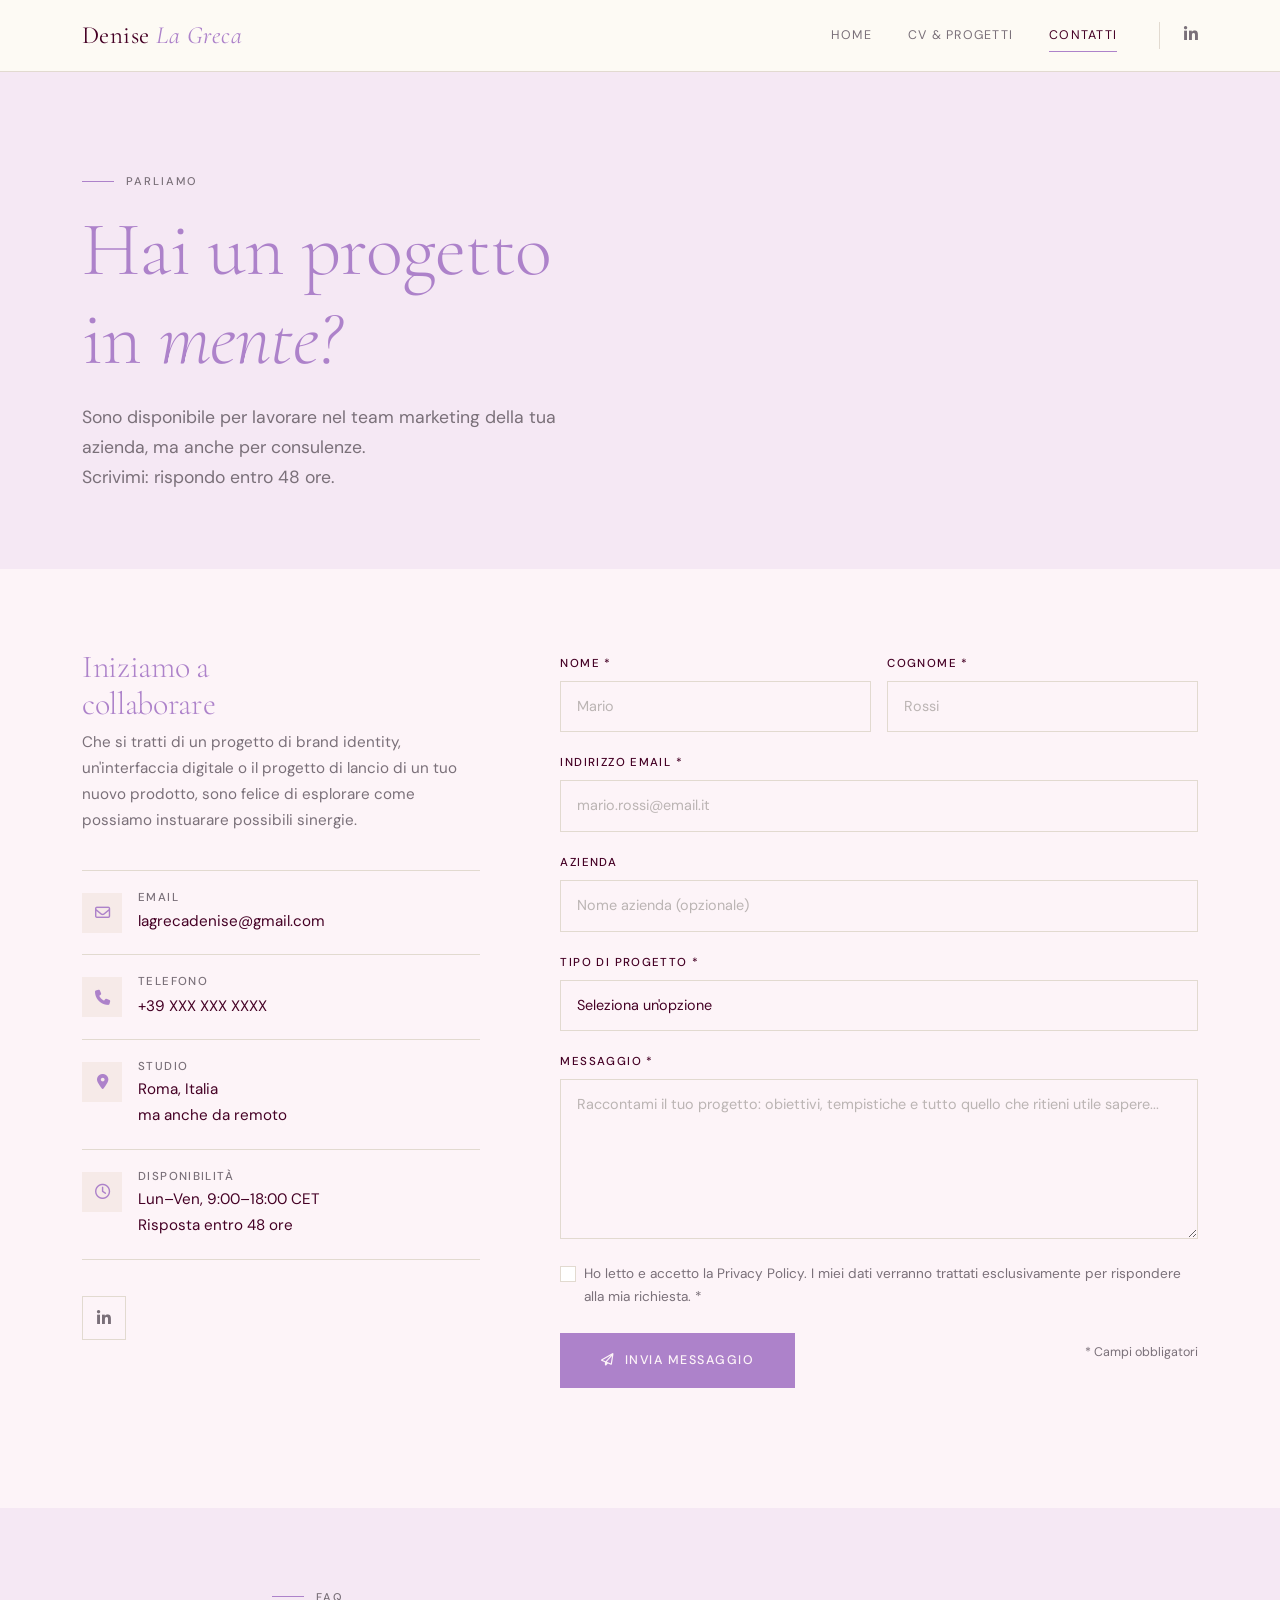
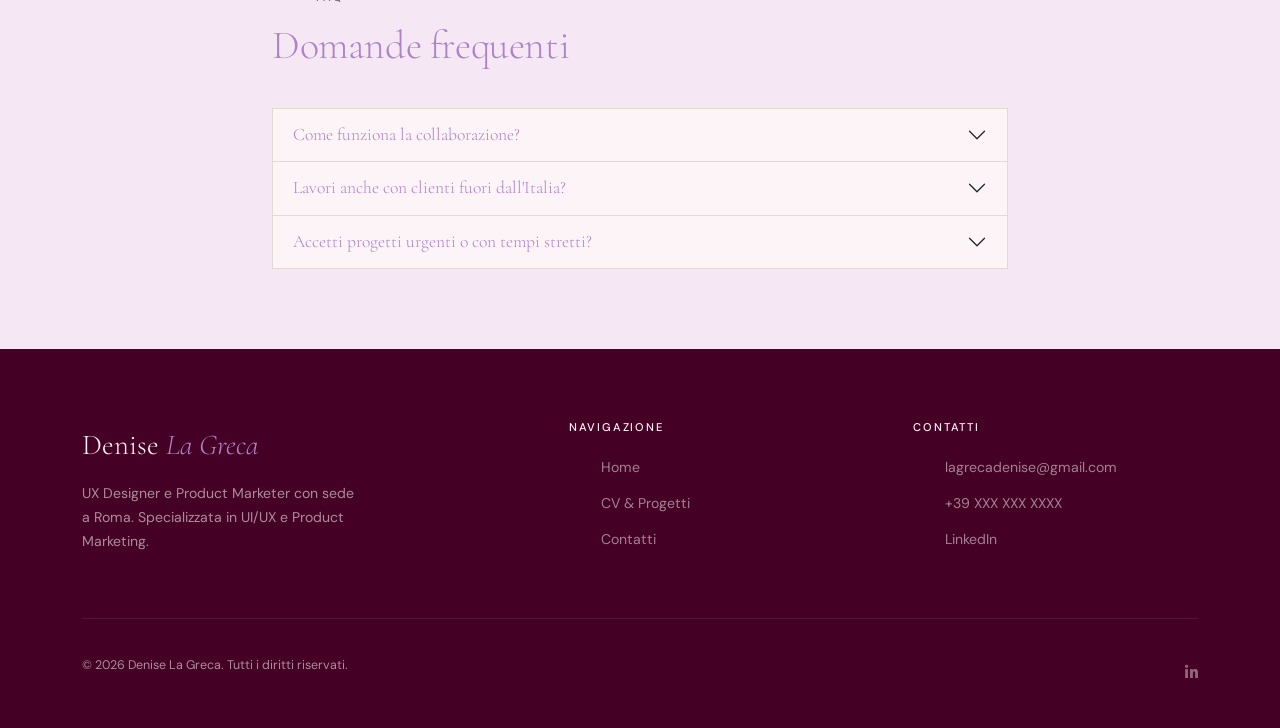
==== commit 7d76cf0d: "h3 to h2" ====
--- a/Contatti/index.html
+++ b/Contatti/index.html
@@ -9,10 +9,13 @@
 
   <!-- Open Graph -->
   <meta property="og:type" content="website">
-  <meta property="og:url" content="https://www.deniseLa Greca.it/Contatti/">
+  <meta property="og:url" content="https://provadenise70-prog.github.io/portfolio-denise/Contatti/index.html">
   <meta property="og:title" content="Contatti — Denise La Greca">
   <meta property="og:description" content="Hai un progetto in mente? Scrivimi: collaboriamo su brand identity, UI/UX e product marketing.">
-  <meta property="og:image" content="../assets/img/og-cover.jpg">
+  <meta property="og:image" content="/Users/deniselagreca/github/portfolio-denise/assets/img/og-cover.png">
+  <meta property="og:image:width" content="1200">
+  <meta property="og:image:height" content="630">
+  <meta property="og:image:type" content="image/png">
   <meta property="og:locale" content="it_IT">
   <meta property="og:site_name" content="Denise La Greca Portfolio">
 
@@ -20,7 +23,7 @@
   <meta name="twitter:card" content="summary_large_image">
   <meta name="twitter:title" content="Contatti — Denise La Greca">
   <meta name="twitter:description" content="Hai un progetto in mente? Scrivimi: collaboriamo su brand identity, UI/UX e product marketing.">
-  <meta name="twitter:image" content="../assets/img/og-cover.jpg">
+  <meta name="twitter:image" content="https://provadenise70-prog.github.io/portfolio-denise/assets/img/og-cover.png">
 
   <!-- Favicon -->
   <link rel="icon" href="../favicon.ico" type="image/x-icon">
@@ -71,7 +74,7 @@
         </ul>
 
         <div class="nav-social d-none d-lg-flex">
-          <a href="https://www.linkedin.com/in/" target="_blank" rel="noopener" aria-label="LinkedIn">
+          <a href="https://www.linkedin.com/in/deniselagreca/" target="_blank" rel="noopener" aria-label="LinkedIn">
             <i class="fa-brands fa-linkedin-in"></i>
           </a>
         </div>
@@ -79,7 +82,9 @@
     </div>
   </nav>
 
-  <!-- ══ CONTACT HERO ═════════════════════════════ -->
+  <main>
+  <!-- ══ CONTACT HERO ════════════════════════════ -->
+  <h2 class="visually-hidden">Modulo di Contatto</h2>
   <section class="contact-hero">
     <div class="container">
       <span class="section-label reveal">Parliamo</span>
@@ -100,7 +105,7 @@
 
         <!-- ── INFO ── -->
         <aside class="contact-info reveal">
-          <h3>Iniziamo a<br>collaborare</h3>
+          <h2>Iniziamo a<br>collaborare</h2>
           <p>
             Che si tratti di un progetto di brand identity, un'interfaccia digitale
             o il progetto di lancio di un tuo nuovo prodotto, sono felice di esplorare come possiamo instuarare possibili sinergie.
@@ -147,7 +152,7 @@
           </div>
 
           <div class="social-links">
-            <a href="https://www.linkedin.com/in/" target="_blank" rel="noopener" aria-label="LinkedIn">
+            <a href="https://www.linkedin.com/in/deniselagreca/" target="_blank" rel="noopener" aria-label="LinkedIn">
               <i class="fa-brands fa-linkedin-in"></i>
             </a>
           </div>
@@ -345,6 +350,7 @@
       </div>
     </div>
   </section>
+  </main>
 
   <!-- ══ FOOTER ═══════════════════════════════════ -->
   <footer class="footer">
@@ -369,7 +375,7 @@
           <ul>
             <li><a href="mailto:lagrecadenise@gmail.com">lagrecadenise@gmail.com</a></li>
             <li><a href="tel:+39xxxxxxxxxx">+39 XXX XXX XXXX</a></li>
-            <li><a href="https://www.linkedin.com/in/" target="_blank" rel="noopener">LinkedIn</a></li>
+            <li><a href="https://www.linkedin.com/in/deniselagreca/" target="_blank" rel="noopener">LinkedIn</a></li>
           </ul>
         </div>
       </div>
@@ -377,7 +383,7 @@
       <div class="footer-bottom">
         <p>&copy; 2026 Denise La Greca. Tutti i diritti riservati.</p>
         <div class="footer-socials">
-          <a href="https://www.linkedin.com/in/" aria-label="LinkedIn" target="_blank" rel="noopener">
+          <a href="https://www.linkedin.com/in/deniselagreca/" aria-label="LinkedIn" target="_blank" rel="noopener">
             <i class="fa-brands fa-linkedin-in"></i>
           </a>
         </div>
--- a/assets/css/style.css
+++ b/assets/css/style.css
@@ -35,13 +35,13 @@
 :root {
   --cream: #f5e8f4;
   --ivory: #fdf4f8;
-  --charcoal: #450025;
   --warm-gray: #7a7079;
-  --gold: #ad82ca;
   --gold-light: #d47aa7;
   --terracotta: #c15ea0;
   --sage: #d49fcb;
   --border: #E2DAD0;
+  --soft-purple: #ad82ca;
+  --text-main: #450025;
   --font-display: 'Cormorant Garamond', Georgia, serif;
   --font-body: 'DM Sans', sans-serif;
   --nav-h: 72px;
@@ -55,7 +55,7 @@
 body {
   font-family: var(--font-body);
   background-color: var(--ivory);
-  color: var(--charcoal);
+  color: var(--text-main);
   font-size: 16px;
   line-height: 1.65;
   overflow-x: hidden;
@@ -68,10 +68,10 @@
   line-height: 1.15;
   letter-spacing: -0.01em;
 }
-.logo { font-size: 1.4rem; font-weight: 700; color: var(--lavender); text-decoration: none; }
+.logo { font-size: 1.4rem; font-weight: 700; color: var(--soft-purple); text-decoration: none; }
 .nav-links { display: flex; gap: 2rem; list-style: none; }
 .nav-links a { text-decoration: none; color: var(--text-main); font-weight: 500; }
-.nav-links a.active { color: var(--lavender); }
+.nav-links a.active { color: var(--soft-purple); }
 
 .section-label {
   font-family: var(--font-body);
@@ -89,7 +89,7 @@
   display: inline-block;
   width: 32px;
   height: 1px;
-  background: var(--gold);
+  background: var(--soft-purple);
 }
 
 .btn-outline {
@@ -97,19 +97,19 @@
   align-items: center;
   gap: 10px;
   padding: 14px 36px;
-  border: 1px solid var(--charcoal);
+  border: 1px solid var(--text-main);
   font-family: var(--font-body);
   font-size: 0.78rem;
   font-weight: 500;
   letter-spacing: 0.12em;
   text-transform: uppercase;
-  color: var(--charcoal);
+  color: var(--text-main);
   background: transparent;
   transition: var(--transition);
   cursor: pointer;
 }
 .btn-outline:hover {
-  background: var(--charcoal);
+  background: var(--text-main);
   color: var(--ivory);
   transform: translateY(-2px);
   box-shadow: var(--shadow-soft);
@@ -120,7 +120,7 @@
   align-items: center;
   gap: 10px;
   padding: 16px 40px;
-  background: var(--gold);
+  background: var(--soft-purple);
   color: var(--ivory);
   font-family: var(--font-body);
   font-size: 0.78rem;
@@ -132,7 +132,7 @@
   cursor: pointer;
 }
 .btn-gold:hover {
-  background: var(--charcoal);
+  background: var(--text-main);
   transform: translateY(-2px);
   box-shadow: var(--shadow-card);
 }
@@ -156,10 +156,10 @@
   font-size: 1.55rem;
   font-weight: 400;
   letter-spacing: 0.02em;
-  color: var(--charcoal);
+  color: var(--text-main);
 }
 .navbar-custom .navbar-brand span {
-  color: var(--gold);
+  color: var(--soft-purple);
   font-style: italic;
 }
 .navbar-custom .nav-link {
@@ -181,24 +181,65 @@
   left: 0;
   width: 0;
   height: 1px;
-  background: var(--gold);
+  background: var(--soft-purple);
   transition: width var(--transition);
 }
 .navbar-custom .nav-link:hover, .navbar-custom .nav-link.active {
-  color: var(--charcoal) !important;
+  color: var(--text-main) !important;
 }
 .navbar-custom .nav-link:hover::after, .navbar-custom .nav-link.active::after {
   width: 100%;
 }
 .navbar-custom .navbar-toggler {
   border: none;
-  padding: 4px;
+  padding: 0.25rem 0.5rem;
 }
 .navbar-custom .navbar-toggler:focus {
+  outline: none;
   box-shadow: none;
 }
 .navbar-custom .navbar-toggler .navbar-toggler-icon {
   background-image: url("data:image/svg+xml,%3Csvg xmlns='http://www.w3.org/2000/svg' width='24' height='24' viewBox='0 0 24 24' fill='none' stroke='%231C1C1C' stroke-width='1.5'%3E%3Cline x1='3' y1='6' x2='21' y2='6'/%3E%3Cline x1='3' y1='12' x2='21' y2='12'/%3E%3Cline x1='3' y1='18' x2='21' y2='18'/%3E%3C/svg%3E");
+}
+@media (max-width: 991px) {
+  .navbar-collapse {
+    position: fixed;
+    top: 72px;
+    left: 0;
+    right: 0;
+    width: 100%;
+    max-height: calc(100vh - 72px);
+    overflow-y: auto;
+    background-color: rgba(245, 232, 244, 0.98);
+    backdrop-filter: blur(10px);
+    padding: 1.5rem 1rem;
+    box-shadow: 0 12px 48px rgba(69, 0, 37, 0.2);
+    z-index: 999;
+  }
+
+  .navbar-collapse.show {
+    display: block !important;
+  }
+
+  .nav-link {
+    padding: 0.75rem 0 !important;
+    color: var(--text-main) !important;
+    border-bottom: 1px solid var(--border);
+    transition: var(--transition);
+  }
+
+  .nav-link:hover {
+    color: var(--soft-purple) !important;
+  }
+
+  .nav-link:last-child {
+    border-bottom: none;
+  }
+
+  .nav-link.active {
+    color: var(--soft-purple) !important;
+    font-weight: 500;
+  }
 }
 .navbar-custom .nav-social {
   display: flex;
@@ -214,7 +255,7 @@
   transition: color var(--transition);
 }
 .navbar-custom .nav-social a:hover {
-  color: var(--gold);
+  color: var(--soft-purple);
 }
 
 .hero {
@@ -260,7 +301,7 @@
 }
 .hero-content h1 em {
   font-style: italic;
-  color: var(--gold);
+  color: var(--soft-purple);
 }
 .hero-content .hero-sub {
   font-family: var(--font-body);
@@ -309,7 +350,7 @@
   width: 100px;
   height: 100px;
   border-radius: 50%;
-  background: var(--gold);
+  background: var(--soft-purple);
   color: var(--ivory);
   display: flex;
   align-items: center;
@@ -371,7 +412,7 @@
   line-height: 1.1;
 }
 .intro-section h2 em {
-  color: var(--gold);
+  color: var(--soft-purple);
   font-style: italic;
 }
 .intro-section .intro-right p {
@@ -382,7 +423,7 @@
 }
 .intro-section .intro-right p:first-of-type {
   font-size: 1.2rem;
-  color: var(--charcoal);
+  color: var(--text-main);
   font-family: var(--font-display);
   font-weight: 300;
 }
@@ -401,7 +442,7 @@
   padding: 20px 24px;
   background: var(--ivory);
   border: 1px solid var(--border);
-  border-left: 3px solid var(--gold);
+  border-left: 3px solid var(--soft-purple);
 }
 .intro-section .skill-item h4 {
   font-family: var(--font-display);
@@ -518,7 +559,7 @@
   font-weight: 500;
   letter-spacing: 0.14em;
   text-transform: uppercase;
-  color: var(--gold);
+  color: var(--soft-purple);
   margin-bottom: 8px;
 }
 .portfolio-card .card-title {
@@ -542,7 +583,7 @@
   font-weight: 500;
   letter-spacing: 0.1em;
   text-transform: uppercase;
-  color: var(--charcoal);
+  color: var(--text-main);
   transition: gap var(--transition);
 }
 .portfolio-card .card-arrow::after {
@@ -550,7 +591,7 @@
   font-size: 1rem;
 }
 .portfolio-card:hover .card-title {
-  color: var(--gold);
+  color: var(--soft-purple);
 }
 .portfolio-card:hover .card-arrow {
   gap: 14px;
@@ -558,7 +599,7 @@
 
 .services-section {
   padding: 120px 0;
-  background: var(--charcoal);
+  background: var(--text-main);
   color: var(--ivory);
 }
 @media (max-width: 768px) {
@@ -570,7 +611,7 @@
   color: var(--gold-light);
 }
 .services-section .section-label::before {
-  background: var(--gold);
+  background: var(--soft-purple);
 }
 .services-section h2 {
   font-size: clamp(2.2rem, 4vw, 3.5rem);
@@ -590,7 +631,7 @@
 }
 .services-section .service-item {
   padding: 48px 36px;
-  background: var(--charcoal);
+  background: var(--text-main);
   border: 1px solid rgba(255, 255, 255, 0.06);
   transition: background var(--transition);
 }
@@ -598,7 +639,7 @@
   background: rgba(184, 147, 90, 0.12);
 }
 .services-section .service-item:hover .service-num {
-  color: var(--gold);
+  color: var(--soft-purple);
 }
 .services-section .service-item .service-num {
   font-family: var(--font-display);
@@ -634,11 +675,11 @@
   line-height: 1.4;
   max-width: 800px;
   margin: 0 auto 28px;
-  color: var(--charcoal);
+  color: var(--text-main);
 }
 .quote-section blockquote::before {
   content: "“";
-  color: var(--gold);
+  color: var(--soft-purple);
   font-size: 4rem;
   line-height: 0;
   vertical-align: -0.5em;
@@ -662,7 +703,7 @@
   margin: 16px 0 20px;
 }
 .cv-hero h1 em {
-  color: var(--gold);
+  color: var(--soft-purple);
   font-style: italic;
 }
 .cv-hero p {
@@ -705,7 +746,7 @@
   gap: 10px;
 }
 .cv-layout .cv-sidebar .sidebar-block h3 i {
-  color: var(--gold);
+  color: var(--soft-purple);
   font-size: 0.9rem;
 }
 .cv-layout .cv-sidebar .sidebar-block p, .cv-layout .cv-sidebar .sidebar-block a {
@@ -716,7 +757,7 @@
   margin-bottom: 4px;
 }
 .cv-layout .cv-sidebar .sidebar-block a:hover {
-  color: var(--gold);
+  color: var(--soft-purple);
 }
 .cv-layout .cv-sidebar .skill-bar-item {
   margin-bottom: 14px;
@@ -726,7 +767,7 @@
   justify-content: space-between;
   font-size: 0.82rem;
   margin-bottom: 6px;
-  color: var(--charcoal);
+  color: var(--text-main);
 }
 .cv-layout .cv-sidebar .skill-bar-item .skill-track {
   height: 2px;
@@ -738,7 +779,7 @@
   top: 0;
   left: 0;
   height: 100%;
-  background: var(--gold);
+  background: var(--soft-purple);
   transition: width 1s ease;
 }
 .cv-layout .cv-sidebar .lang-list li {
@@ -747,7 +788,7 @@
   font-size: 0.88rem;
   padding: 8px 0;
   border-bottom: 1px solid var(--border);
-  color: var(--charcoal);
+  color: var(--text-main);
 }
 .cv-layout .cv-sidebar .lang-list li span {
   color: var(--warm-gray);
@@ -765,7 +806,7 @@
   gap: 12px;
 }
 .cv-layout .cv-main .cv-section h2 i {
-  color: var(--gold);
+  color: var(--soft-purple);
   font-size: 1rem;
 }
 .cv-layout .cv-main .timeline-item {
@@ -802,7 +843,7 @@
   font-size: 0.78rem;
   font-weight: 500;
   letter-spacing: 0.06em;
-  color: var(--gold);
+  color: var(--soft-purple);
   text-align: right;
   padding-right: 24px;
   padding-top: 4px;
@@ -820,9 +861,9 @@
   width: 8px;
   height: 8px;
   border-radius: 50%;
-  background: var(--gold);
+  background: var(--soft-purple);
   border: 2px solid var(--ivory);
-  box-shadow: 0 0 0 1px var(--gold);
+  box-shadow: 0 0 0 1px var(--soft-purple);
 }
 @media (max-width: 480px) {
   .cv-layout .cv-main .timeline-item .timeline-dot {
@@ -905,7 +946,7 @@
   font-weight: 500;
   letter-spacing: 0.1em;
   text-transform: uppercase;
-  color: var(--gold);
+  color: var(--soft-purple);
   background: rgba(184, 147, 90, 0.1);
   padding: 4px 10px;
   border-radius: 2px;
@@ -931,14 +972,14 @@
   font-weight: 500;
   letter-spacing: 0.1em;
   text-transform: uppercase;
-  color: var(--charcoal);
-  border-bottom: 1px solid var(--charcoal);
+  color: var(--text-main);
+  border-bottom: 1px solid var(--text-main);
   padding-bottom: 4px;
   transition: var(--transition);
 }
 .projects-section .project-card .project-link:hover {
-  color: var(--gold);
-  border-color: var(--gold);
+  color: var(--soft-purple);
+  border-color: var(--soft-purple);
   gap: 14px;
 }
 
@@ -951,7 +992,7 @@
   margin: 16px 0 20px;
 }
 .contact-hero h1 em {
-  color: var(--gold);
+  color: var(--soft-purple);
   font-style: italic;
 }
 .contact-hero p {
@@ -1006,7 +1047,7 @@
   align-items: center;
   justify-content: center;
   flex-shrink: 0;
-  color: var(--gold);
+  color: var(--soft-purple);
   font-size: 0.95rem;
   margin-top: 2px;
 }
@@ -1021,12 +1062,12 @@
 }
 .contact-layout .contact-info .info-item div a, .contact-layout .contact-info .info-item div p {
   font-size: 0.95rem;
-  color: var(--charcoal);
+  color: var(--text-main);
   margin: 0;
   transition: color var(--transition);
 }
 .contact-layout .contact-info .info-item div a:hover, .contact-layout .contact-info .info-item div p:hover {
-  color: var(--gold);
+  color: var(--soft-purple);
 }
 .contact-layout .contact-info .social-links {
   display: flex;
@@ -1045,9 +1086,9 @@
   transition: var(--transition);
 }
 .contact-layout .contact-info .social-links a:hover {
-  background: var(--gold);
+  background: var(--soft-purple);
   color: var(--ivory);
-  border-color: var(--gold);
+  border-color: var(--soft-purple);
 }
 
 .contact-form-wrap .form-label {
@@ -1056,7 +1097,7 @@
   font-weight: 500;
   letter-spacing: 0.12em;
   text-transform: uppercase;
-  color: var(--charcoal);
+  color: var(--text-main);
   margin-bottom: 8px;
 }
 .contact-form-wrap .form-control,
@@ -1066,7 +1107,7 @@
   padding: 14px 16px;
   font-family: var(--font-body);
   font-size: 0.9rem;
-  color: var(--charcoal);
+  color: var(--text-main);
   background: var(--ivory);
   transition: border-color var(--transition), box-shadow var(--transition);
 }
@@ -1079,7 +1120,7 @@
 }
 .contact-form-wrap .form-control:focus,
 .contact-form-wrap .form-select:focus {
-  border-color: var(--gold);
+  border-color: var(--soft-purple);
   box-shadow: 0 0 0 3px rgba(184, 147, 90, 0.12);
   outline: none;
 }
@@ -1093,8 +1134,8 @@
   margin-top: 3px;
 }
 .contact-form-wrap .form-check .form-check-input:checked {
-  background-color: var(--gold);
-  border-color: var(--gold);
+  background-color: var(--soft-purple);
+  border-color: var(--soft-purple);
 }
 .contact-form-wrap .form-check .form-check-input:focus {
   box-shadow: 0 0 0 3px rgba(184, 147, 90, 0.15);
@@ -1125,12 +1166,12 @@
   background: rgba(138, 158, 140, 0.15);
   border-left: 3px solid var(--sage);
   font-size: 0.9rem;
-  color: var(--charcoal);
+  color: var(--text-main);
   margin-top: 20px;
 }
 
 .footer {
-  background: var(--charcoal);
+  background: var(--text-main);
   color: rgba(255, 255, 255, 0.55);
   padding: 72px 0 36px;
 }
@@ -1157,7 +1198,7 @@
   display: block;
 }
 .footer .footer-brand .brand-name span {
-  color: var(--gold);
+  color: var(--soft-purple);
   font-style: italic;
 }
 .footer .footer-brand p {
@@ -1183,7 +1224,7 @@
   transition: color var(--transition);
 }
 .footer ul li a:hover {
-  color: var(--gold);
+  color: var(--soft-purple);
 }
 .footer .footer-bottom {
   display: flex;
@@ -1208,12 +1249,12 @@
   transition: color var(--transition);
 }
 .footer .footer-bottom .footer-socials a:hover {
-  color: var(--gold);
+  color: var(--soft-purple);
 }
 
 body.page-cv .nav-link[href*=CV],
 body.page-contact .nav-link[href*=Contatti] {
-  color: var(--charcoal) !important;
+  color: var(--text-main) !important;
 }
 body.page-cv .nav-link[href*=CV]::after,
 body.page-contact .nav-link[href*=Contatti]::after {
@@ -1240,3 +1281,14 @@
     font-size: 0.75rem;
   }
 }/*# sourceMappingURL=style.css.map */
+.visually-hidden {
+  position: absolute;
+  width: 1px;
+  height: 1px;
+  padding: 0;
+  margin: -1px;
+  overflow: hidden;
+  clip: rect(0, 0, 0, 0);
+  white-space: nowrap;
+  border-width: 0;
+}
